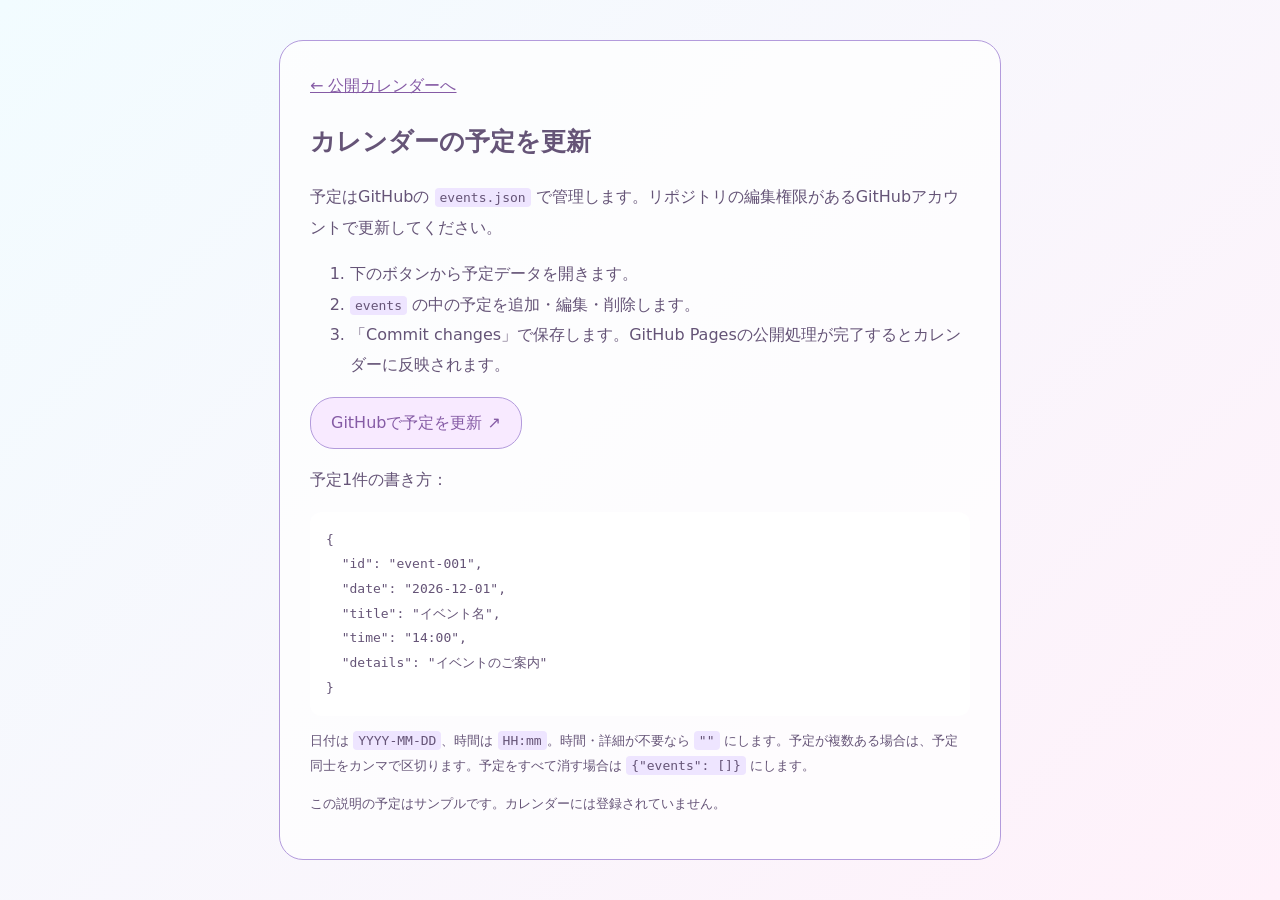
==== admin/index.html @ fd6a6fae "Restore GitHub Pages with pastel design, bubbles, and repository-managed calendar" ====
<!doctype html><html lang="ja"><head><meta charset="utf-8"><meta name="viewport" content="width=device-width,initial-scale=1"><meta name="robots" content="noindex,nofollow"><title>予定の更新 | MellowCherie</title><style>body{margin:0;padding:40px 20px;background:linear-gradient(135deg,#f2fcff,#fff1fa);color:#655477;font-family:system-ui,sans-serif;line-height:1.9}main{max-width:660px;margin:auto;background:#ffffffbb;border:1.5px solid #b39bdc;border-radius:24px;padding:30px}h1{font-size:25px}a{color:#855ba5}button,.button{display:inline-block;border:1.5px solid #b39bdc;border-radius:24px;background:#f8eaff;padding:10px 20px;text-decoration:none}code{background:#eee5ff;padding:2px 5px;border-radius:4px}pre{white-space:pre-wrap;overflow-wrap:anywhere;background:#fff;padding:16px;border-radius:12px;font-size:13px}.note{font-size:13px}a:focus-visible{outline:3px solid #977bb1;outline-offset:4px}</style></head><body><main><a href="../#calendar">← 公開カレンダーへ</a><h1>カレンダーの予定を更新</h1><p>予定はGitHubの <code>events.json</code> で管理します。リポジトリの編集権限があるGitHubアカウントで更新してください。</p><ol><li>下のボタンから予定データを開きます。</li><li><code>events</code> の中の予定を追加・編集・削除します。</li><li>「Commit changes」で保存します。GitHub Pagesの公開処理が完了するとカレンダーに反映されます。</li></ol><p><a class="button" href="https://github.com/cubemap511-hue/Sherry/edit/main/events.json" target="_blank" rel="noopener noreferrer">GitHubで予定を更新 ↗</a></p><p>予定1件の書き方：</p><pre>{
  "id": "event-001",
  "date": "2026-12-01",
  "title": "イベント名",
  "time": "14:00",
  "details": "イベントのご案内"
}</pre><p class="note">日付は <code>YYYY-MM-DD</code>、時間は <code>HH:mm</code>。時間・詳細が不要なら <code>""</code> にします。予定が複数ある場合は、予定同士をカンマで区切ります。予定をすべて消す場合は <code>{"events": []}</code> にします。</p><p class="note">この説明の予定はサンプルです。カレンダーには登録されていません。</p></main></body></html>
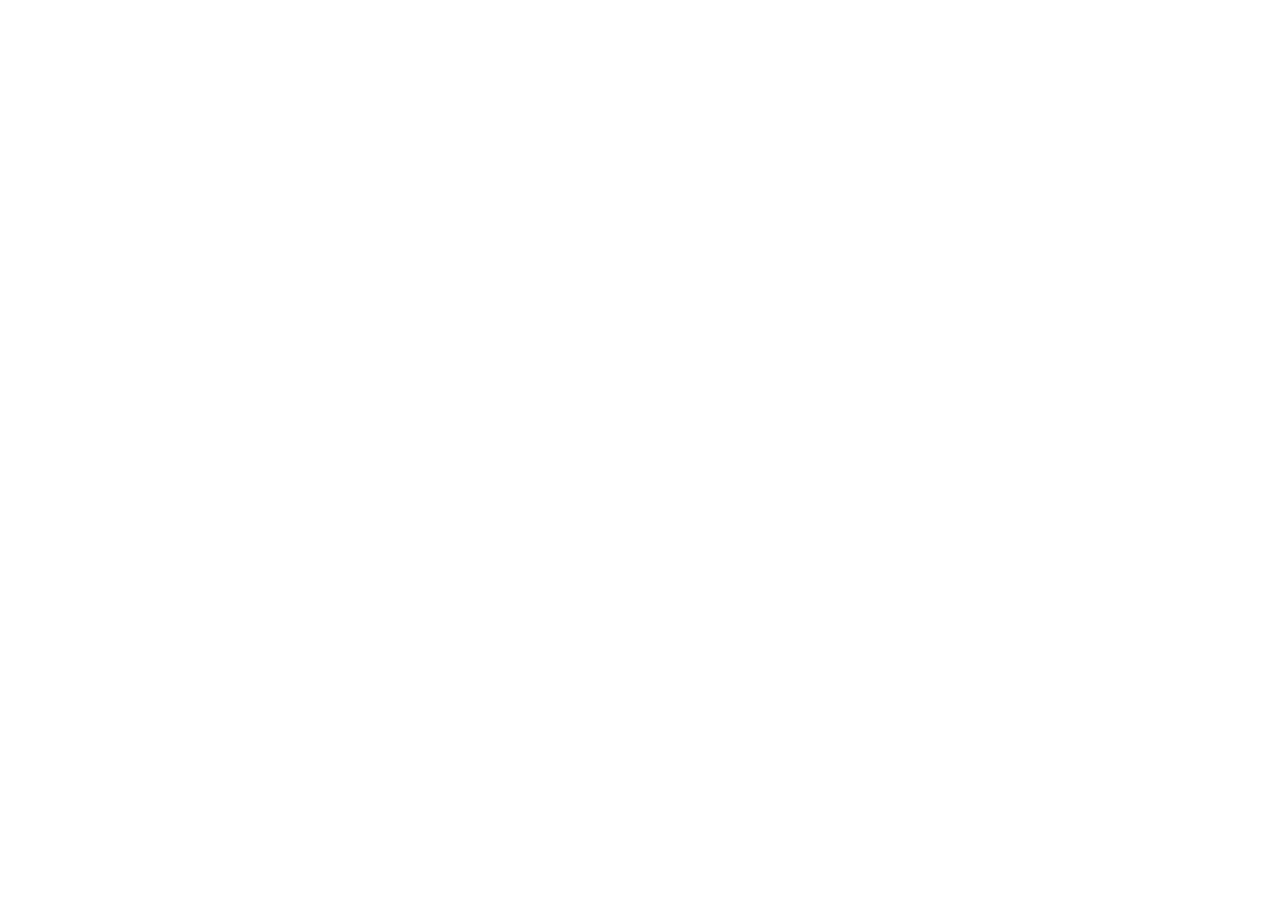
==== commit fbe86104: "Connect GitHub calendar to shared-password schedule management" ====
--- a/admin/index.html
+++ b/admin/index.html
@@ -1,7 +1 @@
-<!doctype html><html lang="ja"><head><meta charset="utf-8"><meta name="viewport" content="width=device-width,initial-scale=1"><meta name="robots" content="noindex,nofollow"><title>予定の更新 | MellowCherie</title><style>body{margin:0;padding:40px 20px;background:linear-gradient(135deg,#f2fcff,#fff1fa);color:#655477;font-family:system-ui,sans-serif;line-height:1.9}main{max-width:660px;margin:auto;background:#ffffffbb;border:1.5px solid #b39bdc;border-radius:24px;padding:30px}h1{font-size:25px}a{color:#855ba5}button,.button{display:inline-block;border:1.5px solid #b39bdc;border-radius:24px;background:#f8eaff;padding:10px 20px;text-decoration:none}code{background:#eee5ff;padding:2px 5px;border-radius:4px}pre{white-space:pre-wrap;overflow-wrap:anywhere;background:#fff;padding:16px;border-radius:12px;font-size:13px}.note{font-size:13px}a:focus-visible{outline:3px solid #977bb1;outline-offset:4px}</style></head><body><main><a href="../#calendar">← 公開カレンダーへ</a><h1>カレンダーの予定を更新</h1><p>予定はGitHubの <code>events.json</code> で管理します。リポジトリの編集権限があるGitHubアカウントで更新してください。</p><ol><li>下のボタンから予定データを開きます。</li><li><code>events</code> の中の予定を追加・編集・削除します。</li><li>「Commit changes」で保存します。GitHub Pagesの公開処理が完了するとカレンダーに反映されます。</li></ol><p><a class="button" href="https://github.com/cubemap511-hue/Sherry/edit/main/events.json" target="_blank" rel="noopener noreferrer">GitHubで予定を更新 ↗</a></p><p>予定1件の書き方：</p><pre>{
-  "id": "event-001",
-  "date": "2026-12-01",
-  "title": "イベント名",
-  "time": "14:00",
-  "details": "イベントのご案内"
-}</pre><p class="note">日付は <code>YYYY-MM-DD</code>、時間は <code>HH:mm</code>。時間・詳細が不要なら <code>""</code> にします。予定が複数ある場合は、予定同士をカンマで区切ります。予定をすべて消す場合は <code>{"events": []}</code> にします。</p><p class="note">この説明の予定はサンプルです。カレンダーには登録されていません。</p></main></body></html>
+<!doctype html><html lang="ja"><head><meta charset="utf-8"><meta name="viewport" content="width=device-width,initial-scale=1"><meta name="robots" content="noindex,nofollow"><meta http-equiv="refresh" content="0;url=https://mellowcherie-pastel.folksyinlet.chatgpt.site/admin"><title>予定の管理 | MellowCherie</title></head><body><p>管理フォームへ移動します。</p><p><a href="https://mellowcherie-pastel.folksyinlet.chatgpt.site/admin">管理フォームを開く</a></p><p><a href="../#calendar">公開カレンダーへ戻る</a></p></body></html>
